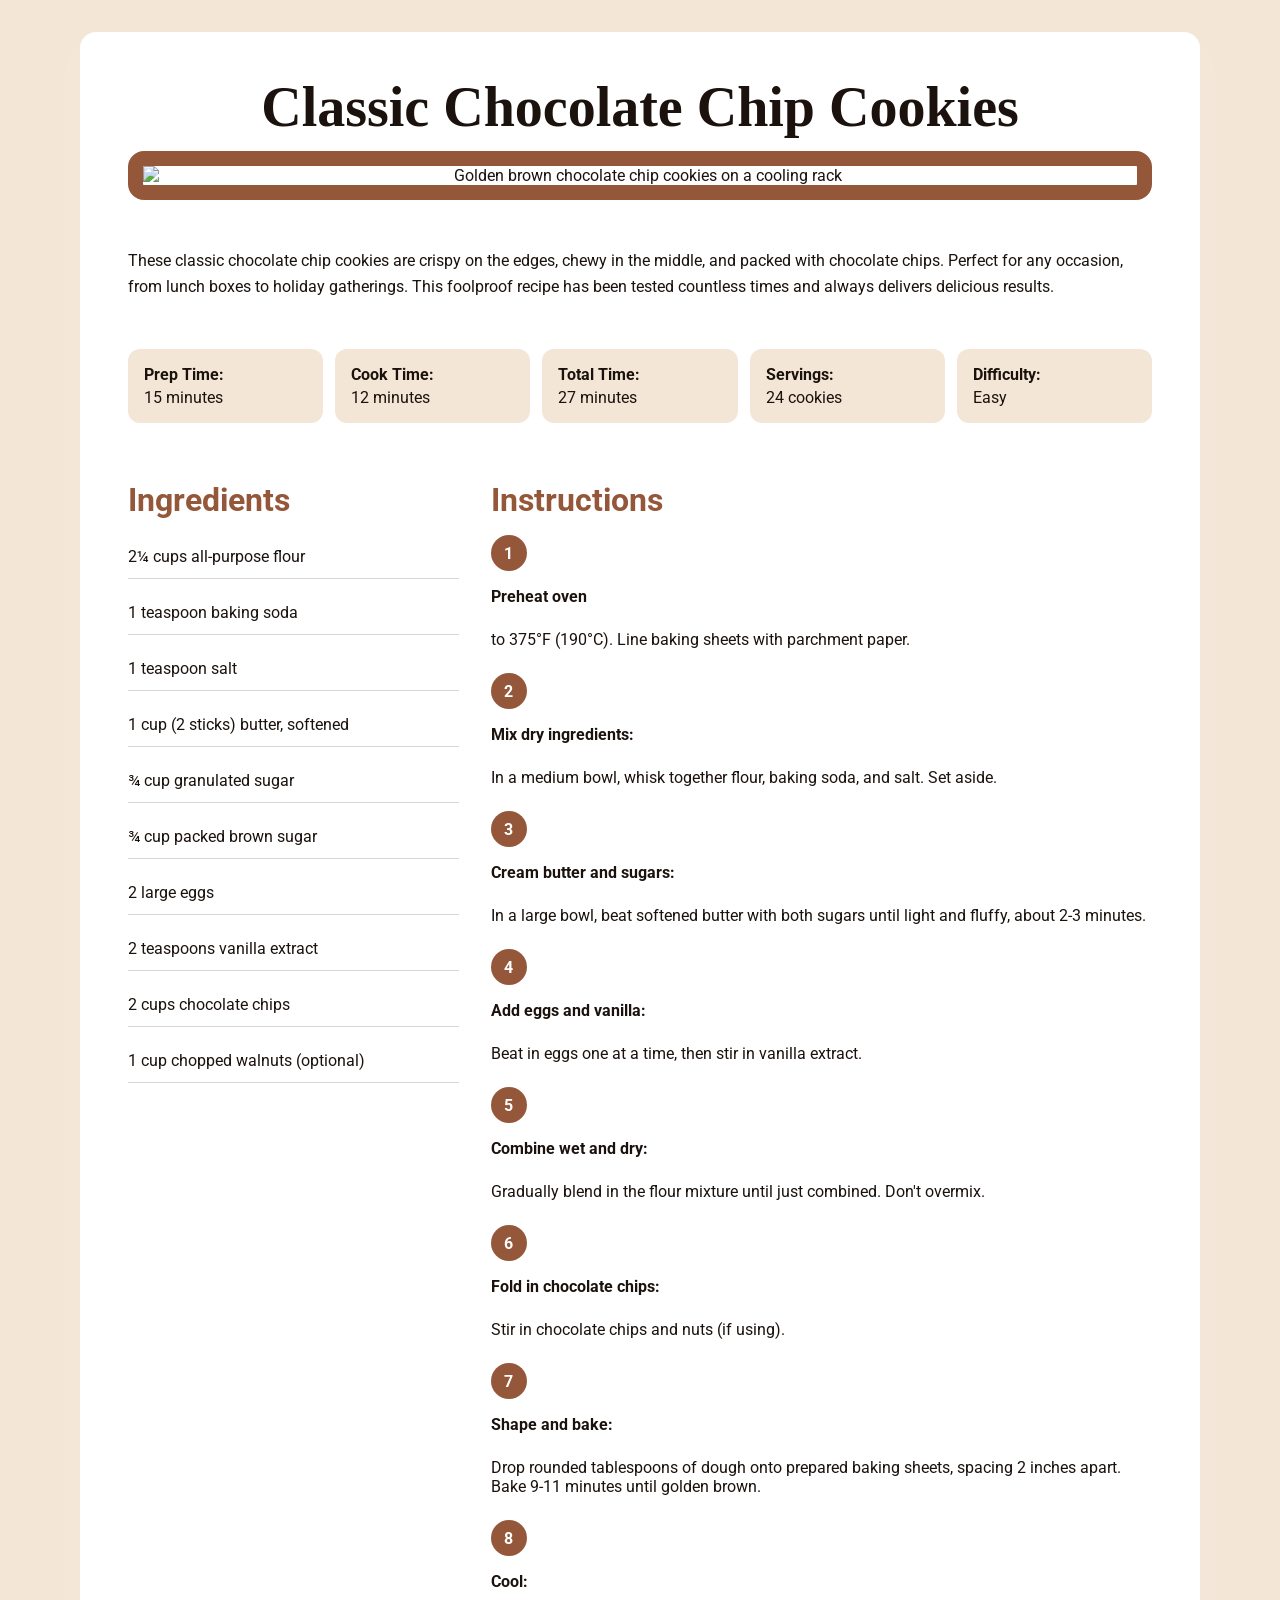
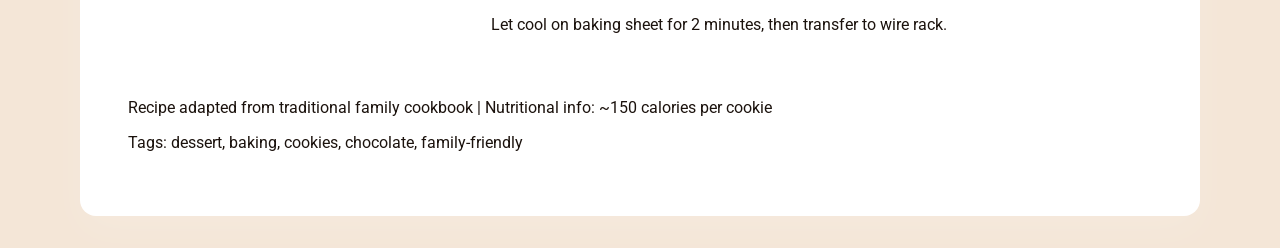
==== asst_1_recipe/index.html @ abfd8b88 "Add HW3 files via upload again" ====
<!DOCTYPE html>
<html lang="en">

<head>
    <meta charset="UTF-8">
    <meta name="viewport" content="width=device-width, initial-scale=1.0">
    <title>Recipe Card Assignment - Make This Beautiful!</title>
    <link rel="preconnect" href="https://fonts.googleapis.com">
    <link rel="preconnect" href="https://fonts.gstatic.com" crossorigin>
    <link href="https://fonts.googleapis.com/css2?family=Roboto:ital,wght@0,100..900;1,100..900&display=swap"
        rel="stylesheet">
    <link href="https://googleapis.com/css2?family=Great+Vibes&display=swap" rel="stylesheet">
    <link rel="stylesheet" href="style.css">
</head>

<body>
    <div class="recipe-container">
        <!-- Recipe Header Section -->
        <header class="recipe-header">
            <h1 class="recipe-title">Classic Chocolate Chip Cookies</h1>
            <img src="https://png.pngtree.com/thumb_back/fh260/background/20240530/pngtree-baked-round-chocolate-chip-cookies-image_15735360.jpg"
                alt="Golden brown chocolate chip cookies on a cooling rack" class="recipe-image">
        </header>

        <!-- Recipe Meta Information -->
            <section class="recipe-meta">
                <div class="meta-item">
                    <strong>Prep Time:</strong> 15 minutes
                </div>
                <div class="meta-item">
                    <strong>Cook Time:</strong> 12 minutes
                </div>
                <div class="meta-item">
                    <strong>Total Time:</strong> 27 minutes
                </div>
                <div class="meta-item">
                    <strong>Servings:</strong> 24 cookies
                </div>
                <div class="meta-item">
                    <strong>Difficulty:</strong> Easy
                </div>
            </section>

            <!-- Recipe Description -->
            <section class="recipe-description">
                <p>These classic chocolate chip cookies are crispy on the edges, chewy in the middle, and packed with
                    chocolate chips. Perfect for any occasion, from lunch boxes to holiday gatherings. This foolproof
                    recipe
                    has been tested countless times and always delivers delicious results.</p>
            </section>

            <!-- Ingredients Section -->
            <section class="ingredients-section">
                <h2>Ingredients</h2>
                <ul class="ingredients-list">
                    <li>2¼ cups all-purpose flour</li>
                    <li>1 teaspoon baking soda</li>
                    <li>1 teaspoon salt</li>
                    <li>1 cup (2 sticks) butter, softened</li>
                    <li>¾ cup granulated sugar</li>
                    <li>¾ cup packed brown sugar</li>
                    <li>2 large eggs</li>
                    <li>2 teaspoons vanilla extract</li>
                    <li>2 cups chocolate chips</li>
                    <li>1 cup chopped walnuts (optional)</li>
                </ul>
            </section>

            <!-- Instructions Section -->
            <section class="instructions-section">
                <h2>Instructions</h2>
                <ol class="instructions-list">
                    <li class="instruction-step">
                        <span class="step-number">1</span>
                        <strong>Preheat oven</strong> to 375°F (190°C). Line baking sheets with parchment paper.
                    </li>
                    <li class="instruction-step">
                        <span class="step-number">2</span>
                        <strong>Mix dry ingredients:</strong> In a medium bowl, whisk together flour, baking soda, and
                        salt.
                        Set aside.
                    </li>
                    <li class="instruction-step">
                        <span class="step-number">3</span>
                        <strong>Cream butter and sugars:</strong> In a large bowl, beat softened butter with both sugars
                        until light and fluffy, about 2-3 minutes.
                    </li>
                    <li class="instruction-step">
                        <span class="step-number">4</span>
                        <strong>Add eggs and vanilla:</strong> Beat in eggs one at a time, then stir in vanilla extract.
                    </li>
                    <li class="instruction-step">
                        <span class="step-number">5</span>
                        <strong>Combine wet and dry:</strong> Gradually blend in the flour mixture until just combined.
                        Don't overmix.
                    </li>
                    <li class="instruction-step">
                        <span class="step-number">6</span>
                        <strong>Fold in chocolate chips:</strong> Stir in chocolate chips and nuts (if using).
                    </li>
                    <li class="instruction-step">
                        <span class="step-number">7</span>
                        <strong>Shape and bake:</strong> Drop rounded tablespoons of dough onto prepared baking sheets,
                        spacing 2 inches apart. Bake 9-11 minutes until golden brown.
                    </li>
                    <li class="instruction-step">
                        <span class="step-number">8</span>
                        <strong>Cool:</strong> Let cool on baking sheet for 2 minutes, then transfer to wire rack.
                    </li>
                </ol>
            </section>

            <!-- Recipe Footer -->
            <footer class="recipe-footer">
                <p>Recipe adapted from traditional family cookbook | Nutritional info: ~150 calories per cookie</p>
                <p>Tags: dessert, baking, cookies, chocolate, family-friendly</p>
            </footer>
    </div>
</body>

</html>
---- asst_1_recipe/style.css ----
:root {
    --color-ink: #1b120d;
    --color-paper: #ffff;
    --color-panel: #f4e6d7;
    --color-accent: #95573a;
    --font-title: "Great Vibes", cursive;
    --font-body: "Roboto", system-ui, sans-serif;
    --space-1: 0.5rem;
    --space-2: 0.75rem;
    --space-3: 1rem;
    --space-4: 1.5rem;
    --space-5: 2rem;
    --space-6: 3rem;
    --radius: 1rem;
    --shadow: 0 1rem 2.5rem rgba(255, 255, 255, 0.14);
}

* {
    box-sizing: border-box;
}

body {
    margin: 0;
    min-height: 100vh;
    padding: var(--space-3);
    font-family: var(--font-body);
    color: var(--color-ink);
    background: var(--color-panel);
}

.recipe-container {
    display: grid;
    grid-template-columns: minmax(0, 1fr);
    grid-template-areas:
        "header"
        "description"
        "meta"
        "ingredients"
        "instructions"
        "footer";
    gap: var(--space-1);
    width: min(100%, 70rem);
    min-height: calc(100vh - 2 * var(--space-3));
    margin-inline: auto;
    padding: var(--space-4);
    border-radius: var(--radius);
    background: var(--color-paper);
    box-shadow: var(--shadow);
}

.recipe-header {
    grid-area: header;
    text-align: center;
}

.recipe-title {
    font-family: var(--font-title);
    line-height: 0.98;
    font-weight: 700;
    font-size: 3.5rem;
    margin-top: 0;
    margin-bottom: var(--space-3);
}

.recipe-image {
    display: block;
    margin-inline: auto;
    max-width: 100%;
    height: auto;
    border: 15px solid var(--color-accent);
    border-radius: var(--radius);
}

.recipe-description {
    grid-area: description;
}

.recipe-meta {
    grid-area: meta;
}

.ingredients-section {
    grid-area: ingredients;
}

h2 {
    margin-bottom: var(--space-3);
    font-size: clamp(1.5rem, 4vw, 2rem);
    color: var(--color-accent);
}

.instructions-section {
    grid-area: instructions;
}

.recipe-footer {
    grid-area: footer;
}

@media (min-width: 48rem) {
    body {
        padding: var(--space-5);
    }

    .recipe-container {
        grid-template-columns: minmax(16rem, 0.8fr) minmax(0, 1.6fr);
        grid-template-areas:
            "header header"
            "description description"
            "meta meta"
            "ingredients instructions"
            "footer footer";
        gap: var(--space-5);
        padding: var(--space-6);
    }
}

.recipe-meta {
    display: flex;
    flex-wrap: wrap;
    gap: var(--space-2);
}

.meta-item {
    display: flex;
    flex: 1 1 8rem;
    flex-direction: column;
    gap: 0.25rem;
    padding: var(--space-3);
    border-radius: 0.75rem;
    background: var(--color-panel);
}

.ingredients-list {
    display: flex;
    flex-direction: column;
    gap: var(--space-2);
    padding: 0;
    list-style: none;
}

.ingredients-list li {
    display: flex;
    gap: var(--space-3);
    align-items: baseline;
    padding-block: var(--space-2);
    border-bottom: 1px solid rgba(47, 36, 31, 0.18);
}

.ingredients-list li span:first-child {
    flex: 0 0 7rem;
    font-weight: 700;
}

.instructions-list {
    display: flex;
    flex-direction: column;
    gap: var(--space-4);
    padding: 0;
    list-style: none;
}

.instruction-step {
    display: flex;
    flex-direction: column;
    gap: var(--space-3);
    padding: 0;
    list-style: none;
}

.step-number {
    display: grid;
    flex: 0 0 2.25rem;
    width: 2.25rem;
    height: 2.25rem;
    place-items: center;
    border-radius: 50%;
    color: #ffff;
    background: var(--color-accent);
    font-weight: 700;
}

.instruction-step strong {
    display: block;
    margin-bottom: var(--space-1);
}

.recipe-description,
.ingredients-list p {
    line-height: 1.65;
}




/*body {
    font-family: var(--font-body);
    background-color: #407076;
    margin: 0;
    padding: 0;
}

.recipe-container {
    background-color: #BAA5FF;
    margin: 10px;
    padding: 5px;
}

.recipe-header {
    background-color: white;
    text-align: center;
}

.recipe-title {
    color: #407076;
    font-size: 40px;
    text-decoration: wavy;
}

.recipe-meta {
    background-color: orange;
    border: 2px dashed purple;
}

.recipe-description {
    background-color: aqua;
    font-size: 8px;
    color: purple;
}

.ingredients-section {
    background-color: pink;
    border: 5px solid brown;
}

.ingredients-list {
    list-style: none;
}

.ingredients-list li {
    background-color: white;
    border: 1px solid black;
    margin: 2px;
    padding: 1px;
}

.instructions-section {
    background-color: lightgray;
    border: 3px solid navy;
}

.instruction-step {
    background-color: beige;
    border: 2px solid maroon;
    margin: 3px;
}

.recipe-footer {
    background-color: violet;
    text-align: right;
    font-size: 6px;
}

.recipe-image {
    width: 50px;
    height: 50px;
    border: 5px solid black;
}

* {
    margin: 2px;
    padding: 1px;
}*/
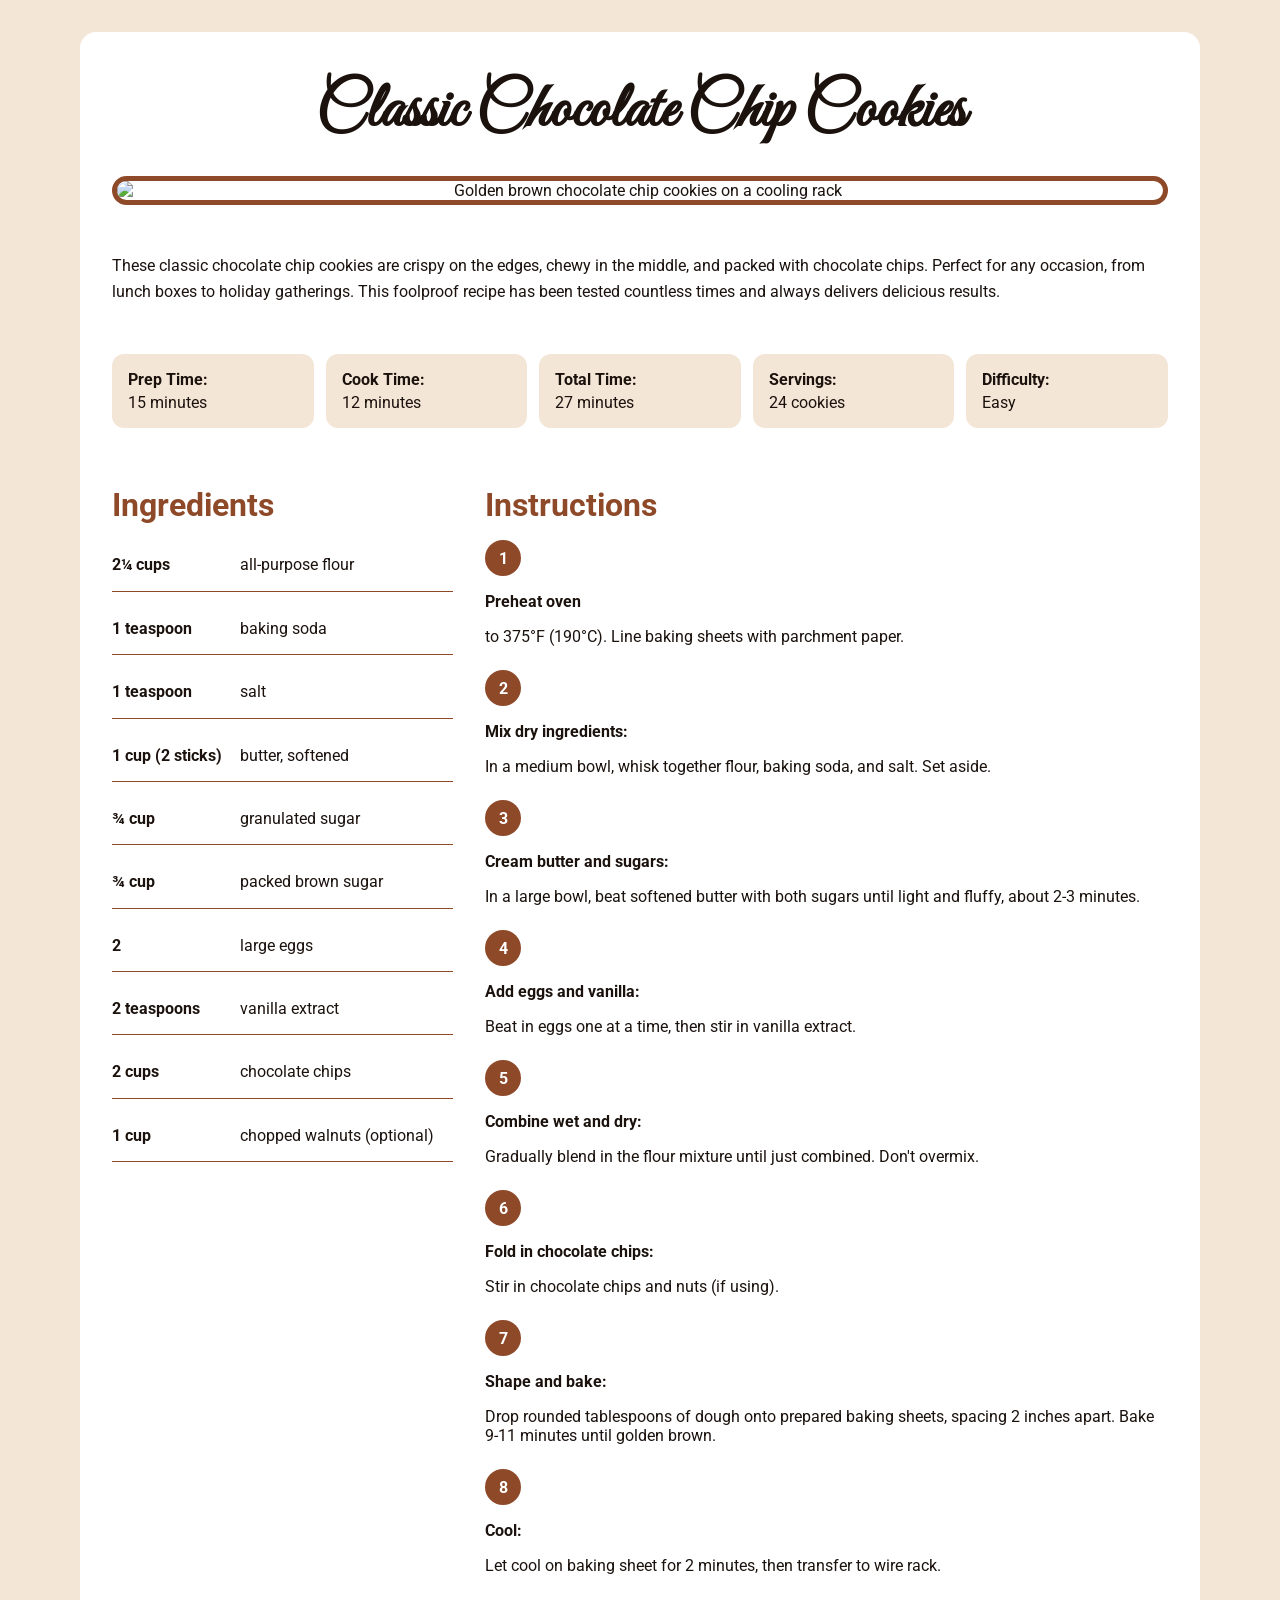
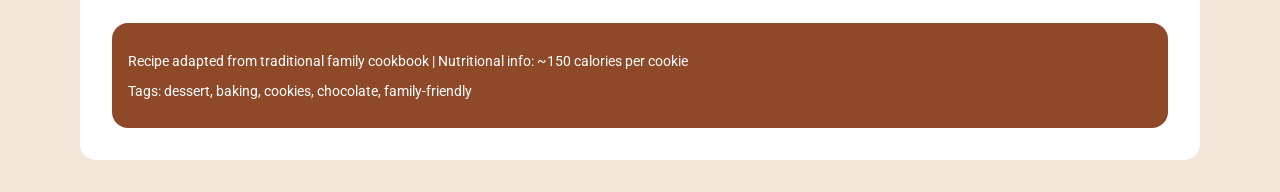
==== commit dfd28507: "Update html and css files" ====
--- a/asst_1_recipe/index.html
+++ b/asst_1_recipe/index.html
@@ -9,7 +9,7 @@
     <link rel="preconnect" href="https://fonts.gstatic.com" crossorigin>
     <link href="https://fonts.googleapis.com/css2?family=Roboto:ital,wght@0,100..900;1,100..900&display=swap"
         rel="stylesheet">
-    <link href="https://googleapis.com/css2?family=Great+Vibes&display=swap" rel="stylesheet">
+    <link href="https://fonts.googleapis.com/css2?family=Great+Vibes&display=swap" rel="stylesheet">
     <link rel="stylesheet" href="style.css">
 </head>
 
@@ -22,99 +22,99 @@
                 alt="Golden brown chocolate chip cookies on a cooling rack" class="recipe-image">
         </header>
 
+        <!-- Recipe Description -->
+        <section class="recipe-description">
+            <p>These classic chocolate chip cookies are crispy on the edges, chewy in the middle, and packed with
+                chocolate chips. Perfect for any occasion, from lunch boxes to holiday gatherings. This foolproof
+                recipe
+                has been tested countless times and always delivers delicious results.</p>
+        </section>
+
         <!-- Recipe Meta Information -->
-            <section class="recipe-meta">
-                <div class="meta-item">
-                    <strong>Prep Time:</strong> 15 minutes
-                </div>
-                <div class="meta-item">
-                    <strong>Cook Time:</strong> 12 minutes
-                </div>
-                <div class="meta-item">
-                    <strong>Total Time:</strong> 27 minutes
-                </div>
-                <div class="meta-item">
-                    <strong>Servings:</strong> 24 cookies
-                </div>
-                <div class="meta-item">
-                    <strong>Difficulty:</strong> Easy
-                </div>
-            </section>
+        <section class="recipe-meta">
+            <div class="meta-item">
+                <strong>Prep Time:</strong> 15 minutes
+            </div>
+            <div class="meta-item">
+                <strong>Cook Time:</strong> 12 minutes
+            </div>
+            <div class="meta-item">
+                <strong>Total Time:</strong> 27 minutes
+            </div>
+            <div class="meta-item">
+                <strong>Servings:</strong> 24 cookies
+            </div>
+            <div class="meta-item">
+                <strong>Difficulty:</strong> Easy
+            </div>
+        </section>
 
-            <!-- Recipe Description -->
-            <section class="recipe-description">
-                <p>These classic chocolate chip cookies are crispy on the edges, chewy in the middle, and packed with
-                    chocolate chips. Perfect for any occasion, from lunch boxes to holiday gatherings. This foolproof
-                    recipe
-                    has been tested countless times and always delivers delicious results.</p>
-            </section>
+        <!-- Ingredients Section -->
+        <section class="ingredients-section">
+            <h2>Ingredients</h2>
+            <ul class="ingredients-list">
+                <li><span>2¼ cups</span> <span>all-purpose flour</span></li>
+                <li><span>1 teaspoon</span> <span>baking soda</span></li>
+                <li><span>1 teaspoon</span> <span>salt</span></li>
+                <li><span>1 cup (2 sticks)</span> <span>butter, softened</span></li>
+                <li><span>¾ cup</span> <span>granulated sugar</span></li>
+                <li><span>¾ cup</span> <span>packed brown sugar</span></li>
+                <li><span>2</span> <span>large eggs</span></li>
+                <li><span>2 teaspoons</span> <span>vanilla extract</span></li>
+                <li><span>2 cups</span> <span>chocolate chips</span></li>
+                <li><span>1 cup</span> <span>chopped walnuts (optional)</span></li>
+            </ul>
+        </section>
 
-            <!-- Ingredients Section -->
-            <section class="ingredients-section">
-                <h2>Ingredients</h2>
-                <ul class="ingredients-list">
-                    <li>2¼ cups all-purpose flour</li>
-                    <li>1 teaspoon baking soda</li>
-                    <li>1 teaspoon salt</li>
-                    <li>1 cup (2 sticks) butter, softened</li>
-                    <li>¾ cup granulated sugar</li>
-                    <li>¾ cup packed brown sugar</li>
-                    <li>2 large eggs</li>
-                    <li>2 teaspoons vanilla extract</li>
-                    <li>2 cups chocolate chips</li>
-                    <li>1 cup chopped walnuts (optional)</li>
-                </ul>
-            </section>
+        <!-- Instructions Section -->
+        <section class="instructions-section">
+            <h2>Instructions</h2>
+            <ol class="instructions-list">
+                <li class="instruction-step">
+                    <span class="step-number">1</span>
+                    <strong>Preheat oven</strong> to 375°F (190°C). Line baking sheets with parchment paper.
+                </li>
+                <li class="instruction-step">
+                    <span class="step-number">2</span>
+                    <strong>Mix dry ingredients:</strong> In a medium bowl, whisk together flour, baking soda, and
+                    salt.
+                    Set aside.
+                </li>
+                <li class="instruction-step">
+                    <span class="step-number">3</span>
+                    <strong>Cream butter and sugars:</strong> In a large bowl, beat softened butter with both sugars
+                    until light and fluffy, about 2-3 minutes.
+                </li>
+                <li class="instruction-step">
+                    <span class="step-number">4</span>
+                    <strong>Add eggs and vanilla:</strong> Beat in eggs one at a time, then stir in vanilla extract.
+                </li>
+                <li class="instruction-step">
+                    <span class="step-number">5</span>
+                    <strong>Combine wet and dry:</strong> Gradually blend in the flour mixture until just combined.
+                    Don't overmix.
+                </li>
+                <li class="instruction-step">
+                    <span class="step-number">6</span>
+                    <strong>Fold in chocolate chips:</strong> Stir in chocolate chips and nuts (if using).
+                </li>
+                <li class="instruction-step">
+                    <span class="step-number">7</span>
+                    <strong>Shape and bake:</strong> Drop rounded tablespoons of dough onto prepared baking sheets,
+                    spacing 2 inches apart. Bake 9-11 minutes until golden brown.
+                </li>
+                <li class="instruction-step">
+                    <span class="step-number">8</span>
+                    <strong>Cool:</strong> Let cool on baking sheet for 2 minutes, then transfer to wire rack.
+                </li>
+            </ol>
+        </section>
 
-            <!-- Instructions Section -->
-            <section class="instructions-section">
-                <h2>Instructions</h2>
-                <ol class="instructions-list">
-                    <li class="instruction-step">
-                        <span class="step-number">1</span>
-                        <strong>Preheat oven</strong> to 375°F (190°C). Line baking sheets with parchment paper.
-                    </li>
-                    <li class="instruction-step">
-                        <span class="step-number">2</span>
-                        <strong>Mix dry ingredients:</strong> In a medium bowl, whisk together flour, baking soda, and
-                        salt.
-                        Set aside.
-                    </li>
-                    <li class="instruction-step">
-                        <span class="step-number">3</span>
-                        <strong>Cream butter and sugars:</strong> In a large bowl, beat softened butter with both sugars
-                        until light and fluffy, about 2-3 minutes.
-                    </li>
-                    <li class="instruction-step">
-                        <span class="step-number">4</span>
-                        <strong>Add eggs and vanilla:</strong> Beat in eggs one at a time, then stir in vanilla extract.
-                    </li>
-                    <li class="instruction-step">
-                        <span class="step-number">5</span>
-                        <strong>Combine wet and dry:</strong> Gradually blend in the flour mixture until just combined.
-                        Don't overmix.
-                    </li>
-                    <li class="instruction-step">
-                        <span class="step-number">6</span>
-                        <strong>Fold in chocolate chips:</strong> Stir in chocolate chips and nuts (if using).
-                    </li>
-                    <li class="instruction-step">
-                        <span class="step-number">7</span>
-                        <strong>Shape and bake:</strong> Drop rounded tablespoons of dough onto prepared baking sheets,
-                        spacing 2 inches apart. Bake 9-11 minutes until golden brown.
-                    </li>
-                    <li class="instruction-step">
-                        <span class="step-number">8</span>
-                        <strong>Cool:</strong> Let cool on baking sheet for 2 minutes, then transfer to wire rack.
-                    </li>
-                </ol>
-            </section>
-
-            <!-- Recipe Footer -->
-            <footer class="recipe-footer">
-                <p>Recipe adapted from traditional family cookbook | Nutritional info: ~150 calories per cookie</p>
-                <p>Tags: dessert, baking, cookies, chocolate, family-friendly</p>
-            </footer>
+        <!-- Recipe Footer -->
+        <footer class="recipe-footer">
+            <p>Recipe adapted from traditional family cookbook | Nutritional info: ~150 calories per cookie</p>
+            <p>Tags: dessert, baking, cookies, chocolate, family-friendly</p>
+        </footer>
     </div>
 </body>
 
--- a/asst_1_recipe/style.css
+++ b/asst_1_recipe/style.css
@@ -1,8 +1,10 @@
+/* Design Tokens and Variables */
+
 :root {
     --color-ink: #1b120d;
-    --color-paper: #ffff;
+    --color-paper: #ffffff;
     --color-panel: #f4e6d7;
-    --color-accent: #95573a;
+    --color-accent: #8d4928;
     --font-title: "Great Vibes", cursive;
     --font-body: "Roboto", system-ui, sans-serif;
     --space-1: 0.5rem;
@@ -10,10 +12,10 @@
     --space-3: 1rem;
     --space-4: 1.5rem;
     --space-5: 2rem;
-    --space-6: 3rem;
     --radius: 1rem;
-    --shadow: 0 1rem 2.5rem rgba(255, 255, 255, 0.14);
 }
+
+/* Base and Reset Styles */
 
 * {
     box-sizing: border-box;
@@ -27,6 +29,8 @@
     color: var(--color-ink);
     background: var(--color-panel);
 }
+
+/* Page Grid Layout */
 
 .recipe-container {
     display: grid;
@@ -45,8 +49,9 @@
     padding: var(--space-4);
     border-radius: var(--radius);
     background: var(--color-paper);
-    box-shadow: var(--shadow);
 }
+
+/* Component Styles */
 
 .recipe-header {
     grid-area: header;
@@ -55,9 +60,9 @@
 
 .recipe-title {
     font-family: var(--font-title);
-    line-height: 0.98;
+    line-height: 1.5;
     font-weight: 700;
-    font-size: 3.5rem;
+    font-size: clamp(2.5rem, 7vw, 4rem);
     margin-top: 0;
     margin-bottom: var(--space-3);
 }
@@ -67,20 +72,56 @@
     margin-inline: auto;
     max-width: 100%;
     height: auto;
-    border: 15px solid var(--color-accent);
+    border: 5px solid var(--color-accent);
     border-radius: var(--radius);
 }
 
 .recipe-description {
     grid-area: description;
+    line-height: 1.65;
 }
 
 .recipe-meta {
     grid-area: meta;
+    display: flex;
+    flex-wrap: wrap;
+    gap: var(--space-2);
+}
+
+.meta-item {
+    display: flex;
+    flex: 1 1 8rem;
+    flex-direction: column;
+    gap: 0.25rem;
+    padding: var(--space-3);
+    border-radius: 0.75rem;
+    background: var(--color-panel);
 }
 
 .ingredients-section {
     grid-area: ingredients;
+}
+
+.ingredients-list {
+    display: flex;
+    flex-direction: column;
+    gap: var(--space-2);
+    padding: 0;
+    list-style: none;
+    line-height: 1.65;
+}
+
+.ingredients-list li {
+    display: flex; 
+    flex-direction: row;
+    align-items: baseline;
+    padding-block: var(--space-2);
+    border-bottom: 1px solid var(--color-accent);
+}
+
+.ingredients-list li span:first-child {
+    flex: 0 0 8rem;
+    font-weight: 700;
 }
 
 h2 {
@@ -93,9 +134,42 @@
     grid-area: instructions;
 }
 
+.instructions-list {
+    display: flex;
+    flex-direction: column;
+    gap: var(--space-4);
+    padding: 0;
+    list-style: none;
+}
+
+.instruction-step {
+    display: flex;
+    flex-direction: column;
+    gap: var(--space-3);
+}
+
+.step-number {
+    display: grid;
+    flex: 0 0 2.25rem;
+    width: 2.25rem;
+    height: 2.25rem;
+    place-items: center;
+    border-radius: 50%;
+    color: var(--color-paper);
+    background: var(--color-accent);
+    font-weight: 700;
+}
+
 .recipe-footer {
     grid-area: footer;
+    color: var(--color-paper);
+    font-size: 0.85rem;
+    background-color: var(--color-accent);
+    padding: var(--space-3);
+    border-radius: var(--radius);
 }
+
+/* Responsive Breakpoints */
 
 @media (min-width: 48rem) {
     body {
@@ -111,163 +185,6 @@
             "ingredients instructions"
             "footer footer";
         gap: var(--space-5);
-        padding: var(--space-6);
+        padding: var(--space-5);
     }
-}
-
-.recipe-meta {
-    display: flex;
-    flex-wrap: wrap;
-    gap: var(--space-2);
-}
-
-.meta-item {
-    display: flex;
-    flex: 1 1 8rem;
-    flex-direction: column;
-    gap: 0.25rem;
-    padding: var(--space-3);
-    border-radius: 0.75rem;
-    background: var(--color-panel);
-}
-
-.ingredients-list {
-    display: flex;
-    flex-direction: column;
-    gap: var(--space-2);
-    padding: 0;
-    list-style: none;
-}
-
-.ingredients-list li {
-    display: flex;
-    gap: var(--space-3);
-    align-items: baseline;
-    padding-block: var(--space-2);
-    border-bottom: 1px solid rgba(47, 36, 31, 0.18);
-}
-
-.ingredients-list li span:first-child {
-    flex: 0 0 7rem;
-    font-weight: 700;
-}
-
-.instructions-list {
-    display: flex;
-    flex-direction: column;
-    gap: var(--space-4);
-    padding: 0;
-    list-style: none;
-}
-
-.instruction-step {
-    display: flex;
-    flex-direction: column;
-    gap: var(--space-3);
-    padding: 0;
-    list-style: none;
-}
-
-.step-number {
-    display: grid;
-    flex: 0 0 2.25rem;
-    width: 2.25rem;
-    height: 2.25rem;
-    place-items: center;
-    border-radius: 50%;
-    color: #ffff;
-    background: var(--color-accent);
-    font-weight: 700;
-}
-
-.instruction-step strong {
-    display: block;
-    margin-bottom: var(--space-1);
-}
-
-.recipe-description,
-.ingredients-list p {
-    line-height: 1.65;
-}
-
-
-
-
-/*body {
-    font-family: var(--font-body);
-    background-color: #407076;
-    margin: 0;
-    padding: 0;
-}
-
-.recipe-container {
-    background-color: #BAA5FF;
-    margin: 10px;
-    padding: 5px;
-}
-
-.recipe-header {
-    background-color: white;
-    text-align: center;
-}
-
-.recipe-title {
-    color: #407076;
-    font-size: 40px;
-    text-decoration: wavy;
-}
-
-.recipe-meta {
-    background-color: orange;
-    border: 2px dashed purple;
-}
-
-.recipe-description {
-    background-color: aqua;
-    font-size: 8px;
-    color: purple;
-}
-
-.ingredients-section {
-    background-color: pink;
-    border: 5px solid brown;
-}
-
-.ingredients-list {
-    list-style: none;
-}
-
-.ingredients-list li {
-    background-color: white;
-    border: 1px solid black;
-    margin: 2px;
-    padding: 1px;
-}
-
-.instructions-section {
-    background-color: lightgray;
-    border: 3px solid navy;
-}
-
-.instruction-step {
-    background-color: beige;
-    border: 2px solid maroon;
-    margin: 3px;
-}
-
-.recipe-footer {
-    background-color: violet;
-    text-align: right;
-    font-size: 6px;
-}
-
-.recipe-image {
-    width: 50px;
-    height: 50px;
-    border: 5px solid black;
-}
-
-* {
-    margin: 2px;
-    padding: 1px;
-}*/+}
